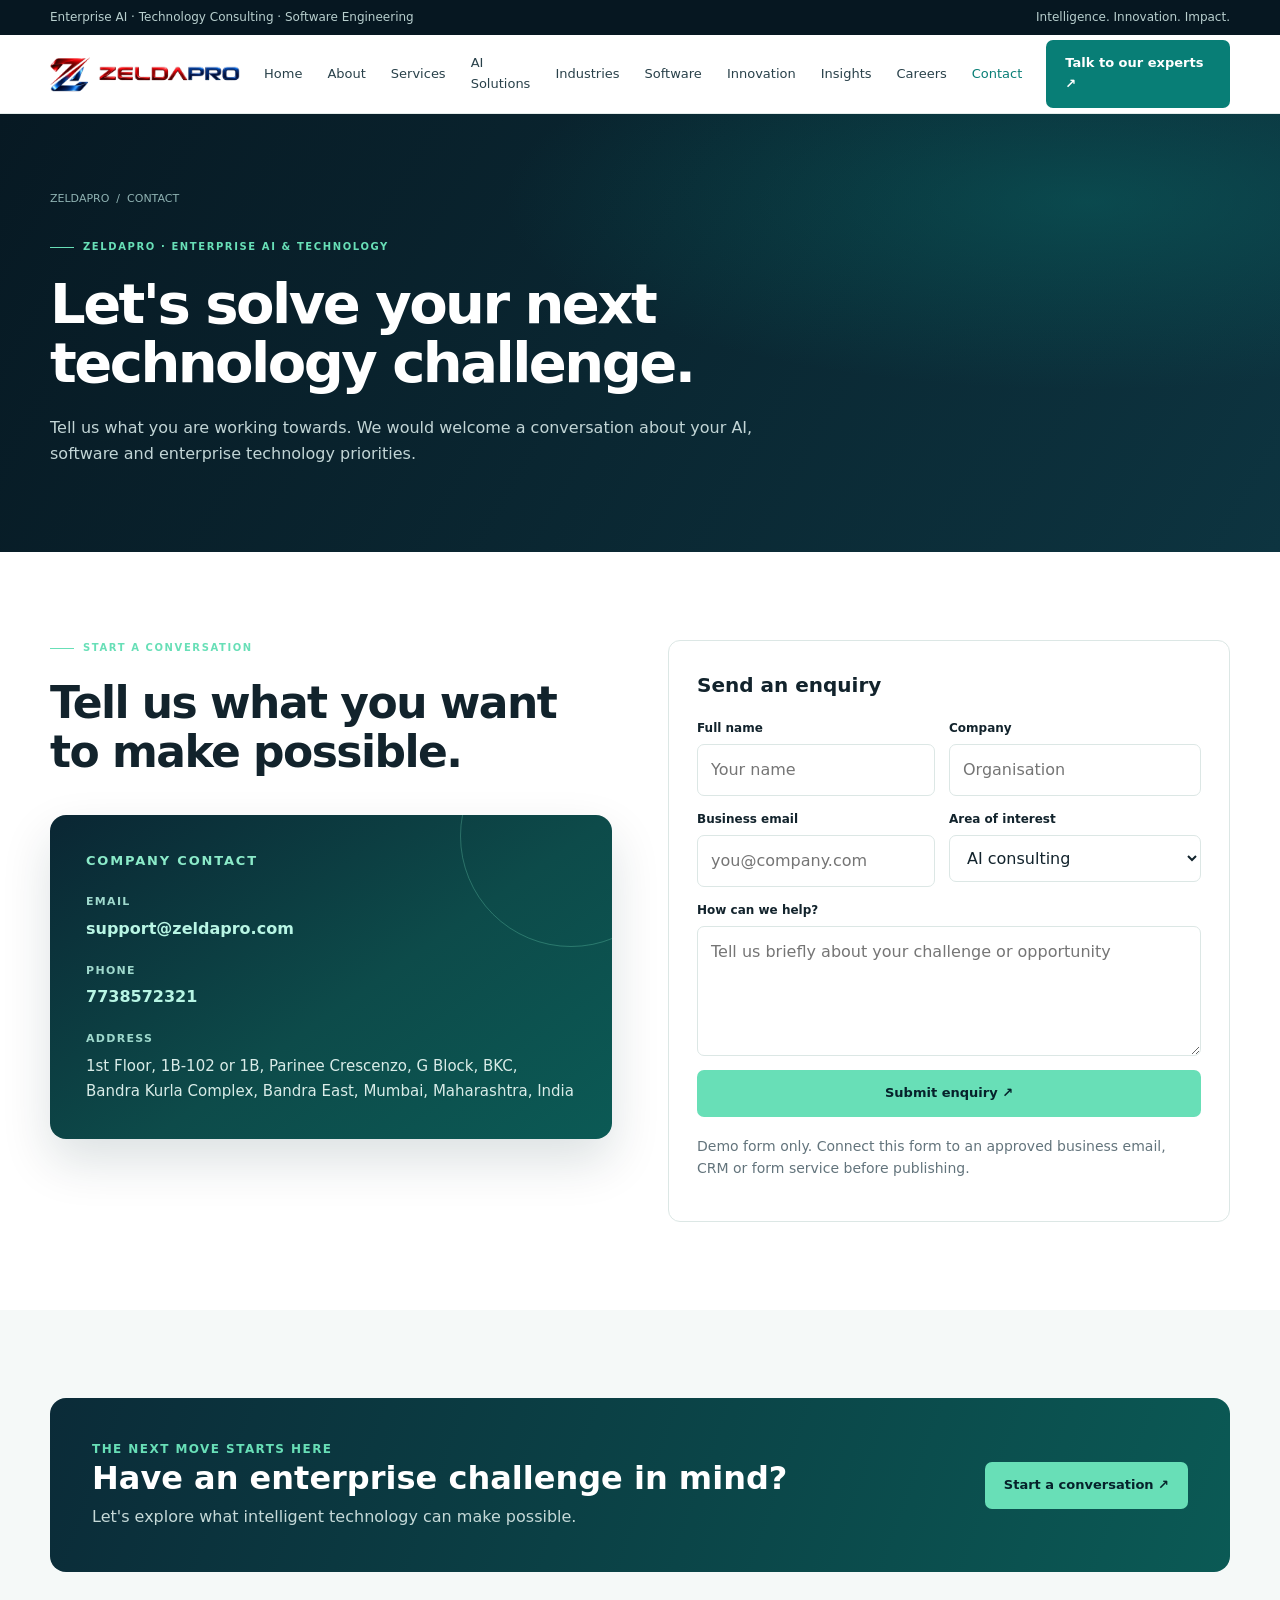
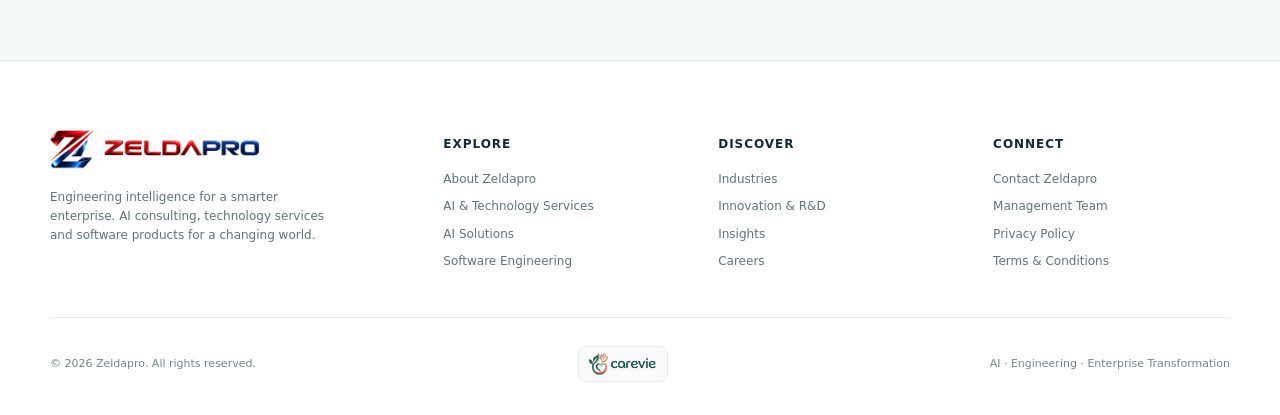
==== contact.html @ 81f926fd "first commit" ====
<!doctype html>
<html lang="en"><head><meta charset="utf-8"><meta name="viewport" content="width=device-width, initial-scale=1">
<title>Contact | Zeldapro</title><meta name="description" content="Tell us what you are working towards. We would welcome a conversation about your AI, software and enterprise technology priorities.">
<meta name="theme-color" content="#081d29"><link rel="icon" href="assets/Zeldalogo-CAKomwG1.png" type="image/png"><link rel="apple-touch-icon" href="assets/Zeldalogo-CAKomwG1.png"><link rel="canonical" href="https://www.zeldapro.com/contact.html">
<meta property="og:title" content="Contact | Zeldapro"><meta property="og:description" content="Tell us what you are working towards. We would welcome a conversation about your AI, software and enterprise technology priorities."><meta property="og:type" content="website">
<link rel="stylesheet" href="assets/styles.css"></head><body><div class="topbar"><div class="container"><span>Enterprise AI · Technology Consulting · Software Engineering</span><span>Intelligence. Innovation. Impact.</span></div></div>
<header class="site-header"><div class="container nav"><a class="brand" href="index.html" aria-label="Zeldapro home"><img src="assets/zeldapro-logo-horizontal.png" alt="Zeldapro" class="brand-logo"></a><button class="menu-toggle" aria-label="Toggle navigation" aria-expanded="false">Menu</button><nav class="nav-links"><a class="" href="index.html">Home</a><a class="" href="about.html">About</a><a class="" href="services.html">Services</a><a class="" href="solutions.html">AI Solutions</a><a class="" href="industries.html">Industries</a><a class="" href="software.html">Software</a><a class="" href="innovation.html">Innovation</a><a class="" href="insights.html">Insights</a><a class="" href="careers.html">Careers</a><a class="active" href="contact.html">Contact</a></nav><a class="nav-cta" href="contact.html">Talk to our experts ↗</a></div></header><main><section class="page-hero"><div class="container"><div class="breadcrumb">ZELDAPRO&nbsp; / &nbsp;CONTACT</div><div class="eyebrow">Zeldapro · Enterprise AI & Technology</div><h1>Let's solve your next technology challenge.</h1><p>Tell us what you are working towards. We would welcome a conversation about your AI, software and enterprise technology priorities.</p></div></section><section class="section contact-section"><div class="container two-col contact-layout"><aside class="contact-aside" aria-labelledby="contact-details-heading"><div class="eyebrow">Start a conversation</div><div class="section-head contact-aside__intro"><h2>Tell us what you want to make possible.</h2></div><div class="contact-details-panel" id="contact-details-heading"><h3 class="contact-details-panel__title">Company contact</h3><ul class="contact-details-list"><li class="contact-details-item"><span class="contact-details-item__label">Email</span><a class="contact-details-item__value" href="mailto:support@zeldapro.com">support@zeldapro.com</a></li><li class="contact-details-item"><span class="contact-details-item__label">Phone</span><a class="contact-details-item__value" href="tel:+917738572321">7738572321</a></li><li class="contact-details-item contact-details-item--address"><span class="contact-details-item__label">Address</span><address class="contact-details-item__value contact-details-item__address">1st Floor, 1B-102 or 1B, Parinee Crescenzo, G Block, BKC, Bandra Kurla Complex, Bandra East, Mumbai, Maharashtra, India</address></li></ul></div></aside><div class="content-block contact-form-panel"><h3>Send an enquiry</h3><form data-demo-form><div class="form-grid"><div class="field"><label for="name">Full name</label><input id="name" name="name" required placeholder="Your name"></div><div class="field"><label for="company">Company</label><input id="company" name="company" placeholder="Organisation"></div><div class="field"><label for="email">Business email</label><input id="email" name="email" type="email" required placeholder="you@company.com"></div><div class="field"><label for="interest">Area of interest</label><select id="interest" name="interest"><option>AI consulting</option><option>AI engineering / solutions</option><option>Software development</option><option>Technology services</option><option>Product partnership</option><option>Careers</option><option>Other</option></select></div><div class="field full"><label for="message">How can we help?</label><textarea id="message" name="message" required placeholder="Tell us briefly about your challenge or opportunity"></textarea></div><div class="field full"><button class="btn btn-primary" type="submit">Submit enquiry ↗</button><p class="notice" data-form-message>Demo form only. Connect this form to an approved business email, CRM or form service before publishing.</p></div></div></form></div></div></section><section class="section section-soft"><div class="container"><div class="cta-band"><div><div class="tagline">The next move starts here</div><h2>Have an enterprise challenge in mind?</h2><p>Let's explore what intelligent technology can make possible.</p></div><a class="btn btn-primary" href="contact.html">Start a conversation ↗</a></div></div></section></main><footer class="footer"><div class="container"><div class="footer-grid">
<div><a class="brand" href="index.html" aria-label="Zeldapro home"><img src="assets/zeldapro-logo-horizontal.png" alt="Zeldapro" class="brand-logo"></a><p style="max-width:290px;margin-top:18px">Engineering intelligence for a smarter enterprise. AI consulting, technology services and software products for a changing world.</p></div>
<div><h4>Explore</h4><a href="about.html">About Zeldapro</a><a href="services.html">AI & Technology Services</a><a href="solutions.html">AI Solutions</a><a href="software.html">Software Engineering</a></div>
<div><h4>Discover</h4><a href="industries.html">Industries</a><a href="innovation.html">Innovation & R&D</a><a href="insights.html">Insights</a><a href="careers.html">Careers</a></div>
<div class="footer-connect"><h4>Connect</h4><a href="contact.html">Contact Zeldapro</a><a href="management-team.html">Management Team</a><a href="privacy.html">Privacy Policy</a><a href="terms-and-conditions.html">Terms &amp; Conditions</a></div>
</div><div class="footer-bottom"><span>© <span data-year></span> Zeldapro. All rights reserved.</span><a class="footer-carevie" href="https://carevie.in/" target="_blank" rel="noopener noreferrer" aria-label="Visit Carevie at carevie.in"><img src="assets/carevie-logo-dark.png" alt="Carevie" width="88" height="22" loading="lazy" decoding="async"></a><span>AI · Engineering · Enterprise Transformation</span></div></div></footer><script src="assets/site.js"></script></body></html>
---- assets/styles.css ----
:root{--navy:#081d29;--navy2:#0d2a38;--teal:#087e76;--mint:#68dfb7;--ink:#12232c;--muted:#63747c;--paper:#f5f9f8;--line:#dce7e5;--white:#fff;--max:1180px}
*{box-sizing:border-box}html{scroll-behavior:smooth}body{margin:0;font-family:Inter,ui-sans-serif,system-ui,-apple-system,BlinkMacSystemFont,"Segoe UI",sans-serif;color:var(--ink);background:#fff;line-height:1.6}a{color:inherit;text-decoration:none}button,input,textarea,select{font:inherit}.container{width:min(var(--max),calc(100% - 48px));margin:auto}.topbar{background:#061721;color:#b8cfce;font-size:12px;padding:8px 0}.topbar .container{display:flex;justify-content:space-between;gap:16px}.site-header{position:sticky;top:0;z-index:50;background:rgba(8,29,41,.96);backdrop-filter:blur(14px);border-bottom:1px solid rgba(255,255,255,.09)}.nav{height:78px;display:flex;align-items:center;justify-content:space-between;gap:24px}.brand{display:flex;align-items:center;gap:11px;color:#fff;font-weight:800;letter-spacing:.14em;font-size:20px}.brand-mark{width:34px;height:34px;border:1px solid var(--mint);border-radius:10px;display:grid;place-items:center;color:var(--mint);font-size:18px;letter-spacing:0;box-shadow:0 0 22px rgba(104,223,183,.12)}.nav-links{display:flex;align-items:center;gap:25px;color:#d5e4e5;font-size:13px}.nav-links a{transition:.2s}.nav-links a:hover,.nav-links a.active{color:var(--mint)}.nav-cta,.btn{display:inline-flex;align-items:center;justify-content:center;border-radius:7px;padding:12px 18px;font-weight:700;font-size:13px;transition:.2s;border:1px solid transparent}.nav-cta,.btn-primary{background:var(--mint);color:#06222b}.nav-cta:hover,.btn-primary:hover{background:#8cf0ce;transform:translateY(-1px)}.btn-outline{border-color:rgba(255,255,255,.35);color:#fff}.btn-outline:hover{border-color:var(--mint);color:var(--mint)}.menu-toggle{display:none;background:none;border:1px solid rgba(255,255,255,.3);color:#fff;border-radius:6px;padding:8px 11px}.hero{position:relative;overflow:hidden;background:radial-gradient(ellipse at 78% 25%,rgba(8,126,118,.42),transparent 34%),radial-gradient(ellipse at 15% 85%,rgba(27,96,111,.25),transparent 38%),linear-gradient(120deg,#071923 0%,#0b2937 58%,#0c3a42 100%);color:#fff;padding:104px 0 94px}.hero:after{content:"";position:absolute;inset:0;background-image:linear-gradient(rgba(255,255,255,.035) 1px,transparent 1px),linear-gradient(90deg,rgba(255,255,255,.035) 1px,transparent 1px);background-size:54px 54px;mask-image:linear-gradient(90deg,transparent,#000 65%);pointer-events:none}.hero-grid{display:grid;grid-template-columns:1.08fr .92fr;align-items:center;gap:56px;position:relative;z-index:1}.eyebrow{display:inline-flex;align-items:center;gap:9px;text-transform:uppercase;letter-spacing:.16em;font-size:10px;font-weight:800;color:var(--mint)}.eyebrow:before{content:"";width:24px;height:1px;background:var(--mint)}h1,h2,h3,p{margin-top:0}h1{font-size:clamp(42px,5.4vw,68px);line-height:1.05;letter-spacing:-.045em;margin:20px 0 22px;max-width:760px}h1 span,.gradient-text{background:linear-gradient(90deg,#fff 0%,#75e5c1 100%);-webkit-background-clip:text;background-clip:text;color:transparent}.hero-copy{font-size:17px;color:#c1d3d5;max-width:620px;margin-bottom:30px}.hero-actions{display:flex;gap:12px;flex-wrap:wrap}.hero-note{margin-top:28px;color:#90aaae;font-size:11px;letter-spacing:.04em}.visual{min-height:390px;position:relative;display:grid;place-items:center}.orb{width:min(340px,80vw);aspect-ratio:1;border-radius:50%;border:1px solid rgba(104,223,183,.45);background:radial-gradient(circle at 50% 50%,rgba(104,223,183,.22),rgba(8,126,118,.06) 42%,transparent 68%);box-shadow:0 0 90px rgba(32,190,157,.12),inset 0 0 55px rgba(104,223,183,.08);position:relative}.orb:before,.orb:after{content:"";position:absolute;inset:12%;border:1px solid rgba(104,223,183,.28);border-radius:50%;transform:rotateX(68deg) rotateZ(25deg)}.orb:after{inset:0;transform:rotateX(68deg) rotateZ(-35deg)}.orb-core{position:absolute;inset:34%;border-radius:50%;background:radial-gradient(circle at 35% 30%,#b2ffe2,#16a98d 48%,#075d60);box-shadow:0 0 60px rgba(104,223,183,.5)}.orbit-label{position:absolute;padding:9px 13px;border:1px solid rgba(104,223,183,.3);background:rgba(6,29,39,.82);border-radius:6px;color:#d7f7eb;font-size:11px;letter-spacing:.04em;box-shadow:0 10px 35px #06172155}.ol1{top:12%;right:0}.ol2{bottom:15%;left:0}.ol3{bottom:4%;right:10%}.section{padding:88px 0}.section-soft{background:var(--paper)}.section-dark{background:var(--navy);color:#fff}.section-head{max-width:720px;margin-bottom:42px}.section-head h2{font-size:clamp(30px,3.5vw,44px);line-height:1.12;letter-spacing:-.035em;margin:14px 0}.section-head p{color:var(--muted);font-size:16px}.section-dark .section-head p{color:#b4c8ca}.cards{display:grid;grid-template-columns:repeat(3,1fr);gap:18px}.card{border:1px solid var(--line);border-radius:12px;padding:25px;background:#fff;transition:.25s}.card:hover{transform:translateY(-4px);box-shadow:0 18px 45px rgba(9,42,52,.08);border-color:#a8d8cc}.card-icon{width:42px;height:42px;border-radius:10px;background:#e6f7f1;color:#087e76;display:grid;place-items:center;font-size:19px;margin-bottom:18px}.card h3{font-size:18px;margin-bottom:8px}.card p{font-size:13px;color:var(--muted);margin:0}.card-link{display:inline-block;margin-top:17px;color:#087e76;font-size:12px;font-weight:800}.two-col{display:grid;grid-template-columns:1fr 1fr;gap:56px;align-items:center}.feature-panel{background:linear-gradient(145deg,#0a2633,#0d4b4a);border-radius:16px;padding:34px;color:#fff;min-height:320px;position:relative;overflow:hidden}.feature-panel:after{content:"";position:absolute;width:260px;height:260px;border:1px solid #7be5c155;border-radius:50%;right:-60px;bottom:-100px;box-shadow:0 0 0 28px #7be5c111,0 0 0 58px #7be5c10a}.feature-panel h3{font-size:26px;max-width:360px;line-height:1.2}.feature-panel p{color:#c4d8d7;max-width:420px}.pill-row{display:flex;flex-wrap:wrap;gap:8px;margin-top:22px}.pill{border:1px solid rgba(255,255,255,.2);border-radius:99px;padding:7px 11px;color:#d7efea;font-size:11px}.stats{display:grid;grid-template-columns:repeat(4,1fr);gap:16px;margin-top:42px}.stat{padding:20px;border-left:2px solid var(--teal)}.stat strong{display:block;font-size:25px;color:var(--navy)}.stat span{font-size:12px;color:var(--muted)}.industries{display:grid;grid-template-columns:repeat(4,1fr);gap:12px}.industry{padding:20px;border:1px solid var(--line);border-radius:10px;background:#fff}.industry b{display:block;font-size:14px;margin-bottom:5px}.industry span{font-size:12px;color:var(--muted)}.cta-band{background:linear-gradient(110deg,#0b2b38,#0b5a55);border-radius:16px;padding:42px;color:#fff;display:flex;align-items:center;justify-content:space-between;gap:30px}.cta-band h2{font-size:32px;line-height:1.15;margin:0 0 8px}.cta-band p{color:#c5d9d8;margin:0}.page-hero{background:radial-gradient(ellipse at 85% 20%,rgba(8,126,118,.35),transparent 38%),linear-gradient(120deg,#071923,#0d3440);color:#fff;padding:76px 0 70px}.page-hero h1{font-size:clamp(38px,4.8vw,56px);max-width:850px}.page-hero p{color:#c2d5d6;max-width:720px;font-size:16px}.breadcrumb{color:#8fb2b2;font-size:11px;margin-bottom:22px}.content-grid{display:grid;grid-template-columns:repeat(2,1fr);gap:20px}.content-block{padding:28px;border:1px solid var(--line);border-radius:12px}.content-block h3{margin-bottom:9px}.content-block p,.prose p,.prose li{color:var(--muted);font-size:14px}.prose{max-width:850px}.prose h2{margin-top:35px}.check-list{padding:0;list-style:none}.check-list li{padding:9px 0 9px 27px;position:relative}.check-list li:before{content:"✓";position:absolute;left:0;color:var(--teal);font-weight:900}.footer{background:#061721;color:#d5e4e5;padding:58px 0 25px}.footer-grid{display:grid;grid-template-columns:1.5fr 1fr 1fr 1fr;gap:38px}.footer h4{font-size:12px;color:#fff;letter-spacing:.08em;text-transform:uppercase}.footer p,.footer a{font-size:12px;color:#9eb5b8}.footer a{display:block;margin:8px 0}.footer a:hover{color:var(--mint)}.footer-bottom{border-top:1px solid #ffffff18;margin-top:38px;padding-top:20px;display:flex;justify-content:space-between;gap:20px;color:#789398;font-size:11px}.form-grid{display:grid;grid-template-columns:1fr 1fr;gap:14px}.field{display:flex;flex-direction:column;gap:6px}.field.full{grid-column:1/-1}.field label{font-size:12px;font-weight:700}.field input,.field textarea,.field select{border:1px solid var(--line);border-radius:7px;padding:12px 13px;background:#fff;color:var(--ink);outline:none}.field input:focus,.field textarea:focus,.field select:focus{border-color:var(--teal);box-shadow:0 0 0 3px #087e7615}.field textarea{min-height:130px;resize:vertical}.notice{font-size:11px;color:var(--muted);margin-top:12px}.tagline{font-size:12px;color:var(--mint);letter-spacing:.12em;text-transform:uppercase;font-weight:800}.product-card{background:linear-gradient(145deg,#0b2632,#0c4a48);border-radius:14px;padding:30px;color:#fff}.product-card p{color:#c1d6d4}.product-card .tagline{color:#8beac9}.small{font-size:12px;color:var(--muted)}.spacer-top{margin-top:28px}
@media(max-width:980px){.nav-links{gap:14px}.nav-links a{font-size:12px}.hero-grid{gap:25px}.cards{grid-template-columns:repeat(2,1fr)}.industries{grid-template-columns:repeat(2,1fr)}.footer-grid{grid-template-columns:1fr 1fr}}
@media(max-width:760px){.container{width:min(var(--max),calc(100% - 34px))}.topbar{display:none}.nav{height:68px}.menu-toggle{display:block}.nav-links{display:none;position:absolute;left:0;right:0;top:68px;background:#081d29;padding:18px 24px 24px;flex-direction:column;align-items:stretch;border-bottom:1px solid #ffffff20}.nav-links.open{display:flex}.nav-links a{padding:8px 0}.nav-cta{display:none}.hero{padding:70px 0 58px}.hero-grid,.two-col{grid-template-columns:1fr}.visual{min-height:290px}.orb{width:250px}.section{padding:62px 0}.cards,.content-grid{grid-template-columns:1fr}.stats{grid-template-columns:repeat(2,1fr)}.industries{grid-template-columns:1fr 1fr}.cta-band{display:block;padding:30px}.cta-band .btn{margin-top:22px}.footer-grid{grid-template-columns:1fr 1fr;gap:25px}.footer-bottom{display:block}.footer-bottom span{display:block;margin-top:8px}.form-grid{grid-template-columns:1fr}.field.full{grid-column:auto}}
@media(max-width:420px){.industries{grid-template-columns:1fr}.footer-grid{grid-template-columns:1fr}.hero-actions .btn{width:100%}}
/* Official Zeldapro logo lock-up */
.brand-logo{display:block;width:190px;height:auto;max-height:52px;object-fit:contain;object-position:left center}
.footer .brand-logo{width:210px;max-height:58px}
@media(max-width:760px){.brand-logo{width:166px;max-height:46px}}

/* Light logo zones: white navigation and footer backgrounds */
.site-header{background:rgba(255,255,255,.97);border-bottom:1px solid #e4ecea;backdrop-filter:blur(14px)}
.site-header .brand{color:#102b38}
.site-header .nav-links{color:#29414a}
.site-header .nav-links a:hover,.site-header .nav-links a.active{color:#087e76}
.site-header .nav-cta{background:#087e76;color:#fff}
.site-header .nav-cta:hover{background:#096b65;color:#fff}
.site-header .menu-toggle{border-color:#b7cbc8;color:#102b38}
.site-header .nav-links.open{background:#fff;border-bottom:1px solid #e4ecea}
.footer{background:#fff;color:#263b43;border-top:1px solid #e4ecea}
.footer h4{color:#102b38}
.footer p,.footer a{color:#60747a}
.footer a:hover{color:#087e76}
.footer-bottom{border-top:1px solid #e4ecea;color:#73868a}
.footer-connect a{display:block;margin:8px 0}
.footer .brand{color:#102b38}

.contact-layout{align-items:start}
.contact-aside{display:flex;flex-direction:column;gap:8px}
.contact-aside__intro{margin-bottom:8px}
.contact-details-panel{margin-top:8px;padding:clamp(26px,4vw,36px);border-radius:16px;color:#fff;background:linear-gradient(145deg,#0a2633 0%,#0d4b4a 55%,#0b5a55 100%);box-shadow:0 22px 50px rgba(9,42,52,.14);position:relative;overflow:hidden}
.contact-details-panel:after{content:"";position:absolute;width:220px;height:220px;border:1px solid rgba(123,229,193,.28);border-radius:50%;right:-70px;top:-90px;pointer-events:none}
.contact-details-panel__title{margin:0 0 22px;font-size:13px;font-weight:800;letter-spacing:.14em;text-transform:uppercase;color:#8beac9}
.contact-details-list{list-style:none;margin:0;padding:0;display:flex;flex-direction:column;gap:20px}
.contact-details-item{display:flex;flex-direction:column;gap:6px}
.contact-details-item__label{font-size:11px;font-weight:800;letter-spacing:.12em;text-transform:uppercase;color:#9fd9cd}
.contact-details-item__value{font-size:16px;line-height:1.55;color:#ecf7f4;font-weight:500}
a.contact-details-item__value{color:#b8f5e4;text-decoration:none;font-weight:600}
a.contact-details-item__value:hover{text-decoration:underline;color:#d7f7eb}
.contact-details-item__address{font-style:normal;font-size:15px;line-height:1.65;color:#d9ece8;max-width:38ch}
.contact-details-item--address .contact-details-item__value{max-width:none}
.contact-details-panel__note{margin:24px 0 0;padding-top:18px;border-top:1px solid rgba(255,255,255,.14);font-size:14px;line-height:1.6;color:#b8d4cf}
.contact-form-panel h3{margin-bottom:18px;font-size:20px}
@media(max-width:760px){.contact-aside__intro{margin-bottom:4px}}
.footer-bottom{align-items:center;flex-wrap:wrap;gap:14px 20px}
.footer-carevie{display:inline-flex;align-items:center;padding:6px 10px;border:1px solid #e4ecea;border-radius:8px;background:#f8fbfa;transition:border-color .2s,box-shadow .2s}
.footer-carevie:hover{border-color:#a8d8cc;box-shadow:0 8px 22px rgba(8,126,118,.1)}
.footer-carevie img{display:block;width:auto;height:22px;max-width:88px;object-fit:contain}
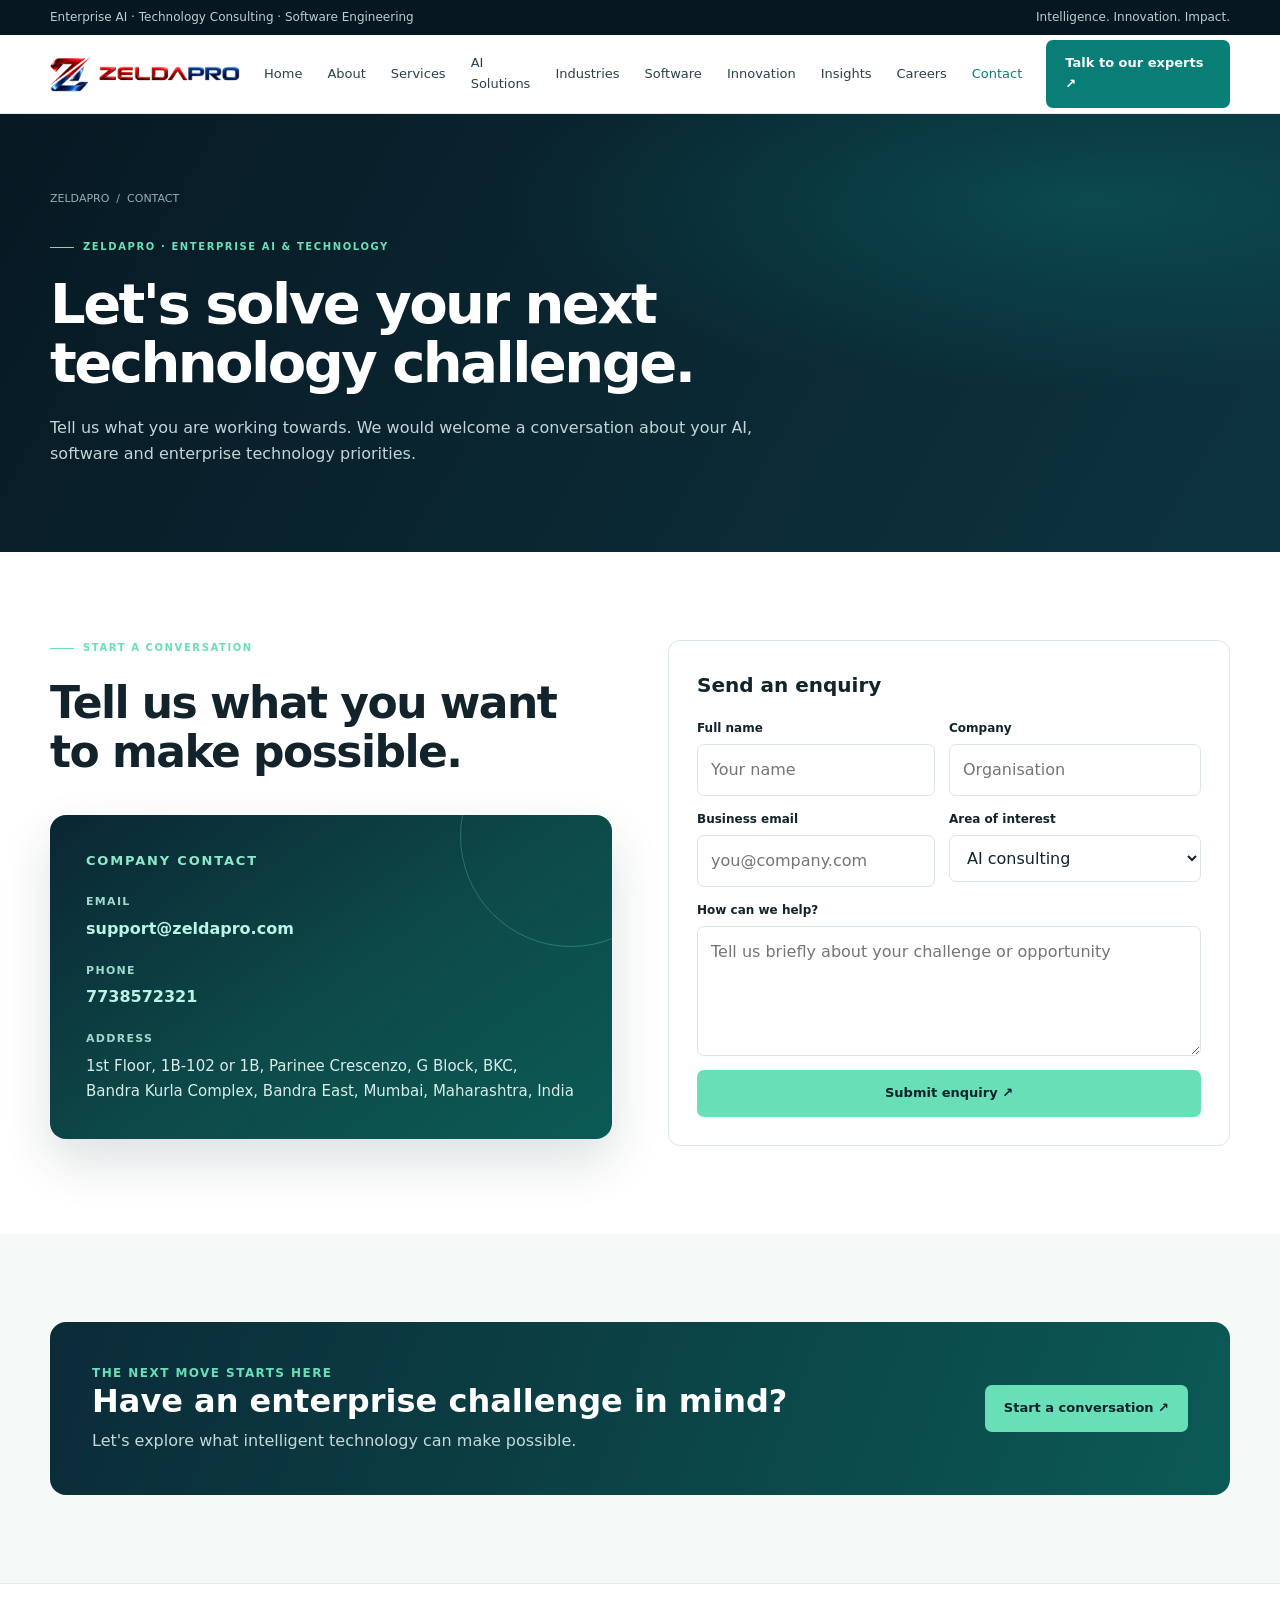
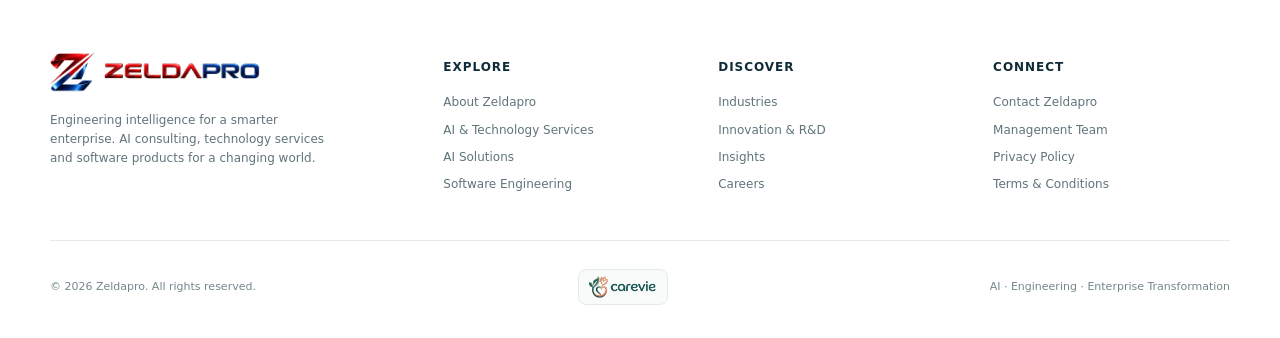
==== commit 28e7964d: "Updated Privacy Policy" ====
--- a/contact.html
+++ b/contact.html
@@ -1,12 +1,149 @@
 <!doctype html>
-<html lang="en"><head><meta charset="utf-8"><meta name="viewport" content="width=device-width, initial-scale=1">
-<title>Contact | Zeldapro</title><meta name="description" content="Tell us what you are working towards. We would welcome a conversation about your AI, software and enterprise technology priorities.">
-<meta name="theme-color" content="#081d29"><link rel="icon" href="assets/Zeldalogo-CAKomwG1.png" type="image/png"><link rel="apple-touch-icon" href="assets/Zeldalogo-CAKomwG1.png"><link rel="canonical" href="https://www.zeldapro.com/contact.html">
-<meta property="og:title" content="Contact | Zeldapro"><meta property="og:description" content="Tell us what you are working towards. We would welcome a conversation about your AI, software and enterprise technology priorities."><meta property="og:type" content="website">
-<link rel="stylesheet" href="assets/styles.css"></head><body><div class="topbar"><div class="container"><span>Enterprise AI · Technology Consulting · Software Engineering</span><span>Intelligence. Innovation. Impact.</span></div></div>
-<header class="site-header"><div class="container nav"><a class="brand" href="index.html" aria-label="Zeldapro home"><img src="assets/zeldapro-logo-horizontal.png" alt="Zeldapro" class="brand-logo"></a><button class="menu-toggle" aria-label="Toggle navigation" aria-expanded="false">Menu</button><nav class="nav-links"><a class="" href="index.html">Home</a><a class="" href="about.html">About</a><a class="" href="services.html">Services</a><a class="" href="solutions.html">AI Solutions</a><a class="" href="industries.html">Industries</a><a class="" href="software.html">Software</a><a class="" href="innovation.html">Innovation</a><a class="" href="insights.html">Insights</a><a class="" href="careers.html">Careers</a><a class="active" href="contact.html">Contact</a></nav><a class="nav-cta" href="contact.html">Talk to our experts ↗</a></div></header><main><section class="page-hero"><div class="container"><div class="breadcrumb">ZELDAPRO&nbsp; / &nbsp;CONTACT</div><div class="eyebrow">Zeldapro · Enterprise AI & Technology</div><h1>Let's solve your next technology challenge.</h1><p>Tell us what you are working towards. We would welcome a conversation about your AI, software and enterprise technology priorities.</p></div></section><section class="section contact-section"><div class="container two-col contact-layout"><aside class="contact-aside" aria-labelledby="contact-details-heading"><div class="eyebrow">Start a conversation</div><div class="section-head contact-aside__intro"><h2>Tell us what you want to make possible.</h2></div><div class="contact-details-panel" id="contact-details-heading"><h3 class="contact-details-panel__title">Company contact</h3><ul class="contact-details-list"><li class="contact-details-item"><span class="contact-details-item__label">Email</span><a class="contact-details-item__value" href="mailto:support@zeldapro.com">support@zeldapro.com</a></li><li class="contact-details-item"><span class="contact-details-item__label">Phone</span><a class="contact-details-item__value" href="tel:+917738572321">7738572321</a></li><li class="contact-details-item contact-details-item--address"><span class="contact-details-item__label">Address</span><address class="contact-details-item__value contact-details-item__address">1st Floor, 1B-102 or 1B, Parinee Crescenzo, G Block, BKC, Bandra Kurla Complex, Bandra East, Mumbai, Maharashtra, India</address></li></ul></div></aside><div class="content-block contact-form-panel"><h3>Send an enquiry</h3><form data-demo-form><div class="form-grid"><div class="field"><label for="name">Full name</label><input id="name" name="name" required placeholder="Your name"></div><div class="field"><label for="company">Company</label><input id="company" name="company" placeholder="Organisation"></div><div class="field"><label for="email">Business email</label><input id="email" name="email" type="email" required placeholder="you@company.com"></div><div class="field"><label for="interest">Area of interest</label><select id="interest" name="interest"><option>AI consulting</option><option>AI engineering / solutions</option><option>Software development</option><option>Technology services</option><option>Product partnership</option><option>Careers</option><option>Other</option></select></div><div class="field full"><label for="message">How can we help?</label><textarea id="message" name="message" required placeholder="Tell us briefly about your challenge or opportunity"></textarea></div><div class="field full"><button class="btn btn-primary" type="submit">Submit enquiry ↗</button><p class="notice" data-form-message>Demo form only. Connect this form to an approved business email, CRM or form service before publishing.</p></div></div></form></div></div></section><section class="section section-soft"><div class="container"><div class="cta-band"><div><div class="tagline">The next move starts here</div><h2>Have an enterprise challenge in mind?</h2><p>Let's explore what intelligent technology can make possible.</p></div><a class="btn btn-primary" href="contact.html">Start a conversation ↗</a></div></div></section></main><footer class="footer"><div class="container"><div class="footer-grid">
-<div><a class="brand" href="index.html" aria-label="Zeldapro home"><img src="assets/zeldapro-logo-horizontal.png" alt="Zeldapro" class="brand-logo"></a><p style="max-width:290px;margin-top:18px">Engineering intelligence for a smarter enterprise. AI consulting, technology services and software products for a changing world.</p></div>
-<div><h4>Explore</h4><a href="about.html">About Zeldapro</a><a href="services.html">AI & Technology Services</a><a href="solutions.html">AI Solutions</a><a href="software.html">Software Engineering</a></div>
-<div><h4>Discover</h4><a href="industries.html">Industries</a><a href="innovation.html">Innovation & R&D</a><a href="insights.html">Insights</a><a href="careers.html">Careers</a></div>
-<div class="footer-connect"><h4>Connect</h4><a href="contact.html">Contact Zeldapro</a><a href="management-team.html">Management Team</a><a href="privacy.html">Privacy Policy</a><a href="terms-and-conditions.html">Terms &amp; Conditions</a></div>
-</div><div class="footer-bottom"><span>© <span data-year></span> Zeldapro. All rights reserved.</span><a class="footer-carevie" href="https://carevie.in/" target="_blank" rel="noopener noreferrer" aria-label="Visit Carevie at carevie.in"><img src="assets/carevie-logo-dark.png" alt="Carevie" width="88" height="22" loading="lazy" decoding="async"></a><span>AI · Engineering · Enterprise Transformation</span></div></div></footer><script src="assets/site.js"></script></body></html>+<html lang="en">
+
+<head>
+    <meta charset="utf-8">
+    <meta name="viewport" content="width=device-width, initial-scale=1">
+    <title>Contact | Zeldapro</title>
+    <meta name="description"
+        content="Tell us what you are working towards. We would welcome a conversation about your AI, software and enterprise technology priorities.">
+    <meta name="theme-color" content="#081d29">
+    <link rel="icon" href="assets/Zeldalogo-CAKomwG1.png" type="image/png">
+    <link rel="apple-touch-icon" href="assets/Zeldalogo-CAKomwG1.png">
+    <link rel="canonical" href="https://www.zeldapro.com/contact.html">
+    <meta property="og:title" content="Contact | Zeldapro">
+    <meta property="og:description"
+        content="Tell us what you are working towards. We would welcome a conversation about your AI, software and enterprise technology priorities.">
+    <meta property="og:type" content="website">
+    <link rel="stylesheet" href="assets/styles.css">
+</head>
+
+<body>
+    <div class="topbar">
+        <div class="container"><span>Enterprise AI · Technology Consulting · Software
+                Engineering</span><span>Intelligence. Innovation. Impact.</span></div>
+    </div>
+    <header class="site-header">
+        <div class="container nav"><a class="brand" href="index.html" aria-label="Zeldapro home"><img
+                    src="assets/zeldapro-logo-horizontal.png" alt="Zeldapro" class="brand-logo"></a><button
+                class="menu-toggle" aria-label="Toggle navigation" aria-expanded="false">Menu</button>
+            <nav class="nav-links"><a class="" href="index.html">Home</a><a class="" href="about.html">About</a><a
+                    class="" href="services.html">Services</a><a class="" href="solutions.html">AI Solutions</a><a
+                    class="" href="industries.html">Industries</a><a class="" href="software.html">Software</a><a
+                    class="" href="innovation.html">Innovation</a><a class="" href="insights.html">Insights</a><a
+                    class="" href="careers.html">Careers</a><a class="active" href="contact.html">Contact</a></nav><a
+                class="nav-cta" href="contact.html">Talk to our experts ↗</a>
+        </div>
+    </header>
+    <main>
+        <section class="page-hero">
+            <div class="container">
+                <div class="breadcrumb">ZELDAPRO&nbsp; / &nbsp;CONTACT</div>
+                <div class="eyebrow">Zeldapro · Enterprise AI & Technology</div>
+                <h1>Let's solve your next technology challenge.</h1>
+                <p>Tell us what you are working towards. We would welcome a conversation about your AI, software and
+                    enterprise technology priorities.</p>
+            </div>
+        </section>
+        <section class="section contact-section">
+            <div class="container two-col contact-layout">
+                <aside class="contact-aside" aria-labelledby="contact-details-heading">
+                    <div class="eyebrow">Start a conversation</div>
+                    <div class="section-head contact-aside__intro">
+                        <h2>Tell us what you want to make possible.</h2>
+                    </div>
+                    <div class="contact-details-panel" id="contact-details-heading">
+                        <h3 class="contact-details-panel__title">Company contact</h3>
+                        <ul class="contact-details-list">
+                            <li class="contact-details-item"><span class="contact-details-item__label">Email</span><a
+                                    class="contact-details-item__value"
+                                    href="mailto:support@zeldapro.com">support@zeldapro.com</a></li>
+                            <li class="contact-details-item"><span class="contact-details-item__label">Phone</span><a
+                                    class="contact-details-item__value" href="tel:+917738572321">7738572321</a></li>
+                            <li class="contact-details-item contact-details-item--address"><span
+                                    class="contact-details-item__label">Address</span>
+                                <address class="contact-details-item__value contact-details-item__address">1st Floor,
+                                    1B-102 or 1B, Parinee Crescenzo, G Block, BKC, Bandra Kurla Complex, Bandra East,
+                                    Mumbai, Maharashtra, India</address>
+                            </li>
+                        </ul>
+                    </div>
+                </aside>
+                <div class="content-block contact-form-panel">
+                    <h3>Send an enquiry</h3>
+                    <form data-demo-form>
+                        <div class="form-grid">
+                            <div class="field"><label for="name">Full name</label><input id="name" name="name" required
+                                    placeholder="Your name"></div>
+                            <div class="field"><label for="company">Company</label><input id="company" name="company"
+                                    placeholder="Organisation"></div>
+                            <div class="field"><label for="email">Business email</label><input id="email" name="email"
+                                    type="email" required placeholder="you@company.com"></div>
+                            <div class="field"><label for="interest">Area of interest</label><select id="interest"
+                                    name="interest">
+                                    <option>AI consulting</option>
+                                    <option>AI engineering / solutions</option>
+                                    <option>Software development</option>
+                                    <option>Technology services</option>
+                                    <option>Product partnership</option>
+                                    <option>Careers</option>
+                                    <option>Other</option>
+                                </select></div>
+                            <div class="field full"><label for="message">How can we help?</label><textarea id="message"
+                                    name="message" required
+                                    placeholder="Tell us briefly about your challenge or opportunity"></textarea></div>
+                            <div class="field full"><button class="btn btn-primary" type="submit">Submit enquiry
+                                    ↗</button>
+
+                            </div>
+                        </div>
+                    </form>
+                </div>
+            </div>
+        </section>
+        <section class="section section-soft">
+            <div class="container">
+                <div class="cta-band">
+                    <div>
+                        <div class="tagline">The next move starts here</div>
+                        <h2>Have an enterprise challenge in mind?</h2>
+                        <p>Let's explore what intelligent technology can make possible.</p>
+                    </div><a class="btn btn-primary" href="contact.html">Start a conversation ↗</a>
+                </div>
+            </div>
+        </section>
+    </main>
+    <footer class="footer">
+        <div class="container">
+            <div class="footer-grid">
+                <div><a class="brand" href="index.html" aria-label="Zeldapro home"><img
+                            src="assets/zeldapro-logo-horizontal.png" alt="Zeldapro" class="brand-logo"></a>
+                    <p style="max-width:290px;margin-top:18px">Engineering intelligence for a smarter enterprise. AI
+                        consulting, technology services and software products for a changing world.</p>
+                </div>
+                <div>
+                    <h4>Explore</h4><a href="about.html">About Zeldapro</a><a href="services.html">AI & Technology
+                        Services</a><a href="solutions.html">AI Solutions</a><a href="software.html">Software
+                        Engineering</a>
+                </div>
+                <div>
+                    <h4>Discover</h4><a href="industries.html">Industries</a><a href="innovation.html">Innovation &
+                        R&D</a><a href="insights.html">Insights</a><a href="careers.html">Careers</a>
+                </div>
+                <div class="footer-connect">
+                    <h4>Connect</h4><a href="contact.html">Contact Zeldapro</a><a href="management-team.html">Management
+                        Team</a><a href="privacy.html">Privacy Policy</a><a href="terms-and-conditions.html">Terms &amp;
+                        Conditions</a>
+                </div>
+            </div>
+            <div class="footer-bottom"><span>© <span data-year></span> Zeldapro. All rights reserved.</span><a
+                    class="footer-carevie" href="https://carevie.in/" target="_blank" rel="noopener noreferrer"
+                    aria-label="Visit Carevie at carevie.in"><img src="assets/carevie-logo-dark.png" alt="Carevie"
+                        width="88" height="22" loading="lazy" decoding="async"></a><span>AI · Engineering · Enterprise
+                    Transformation</span></div>
+        </div>
+    </footer>
+    <script src="assets/site.js"></script>
+</body>
+
+</html>
